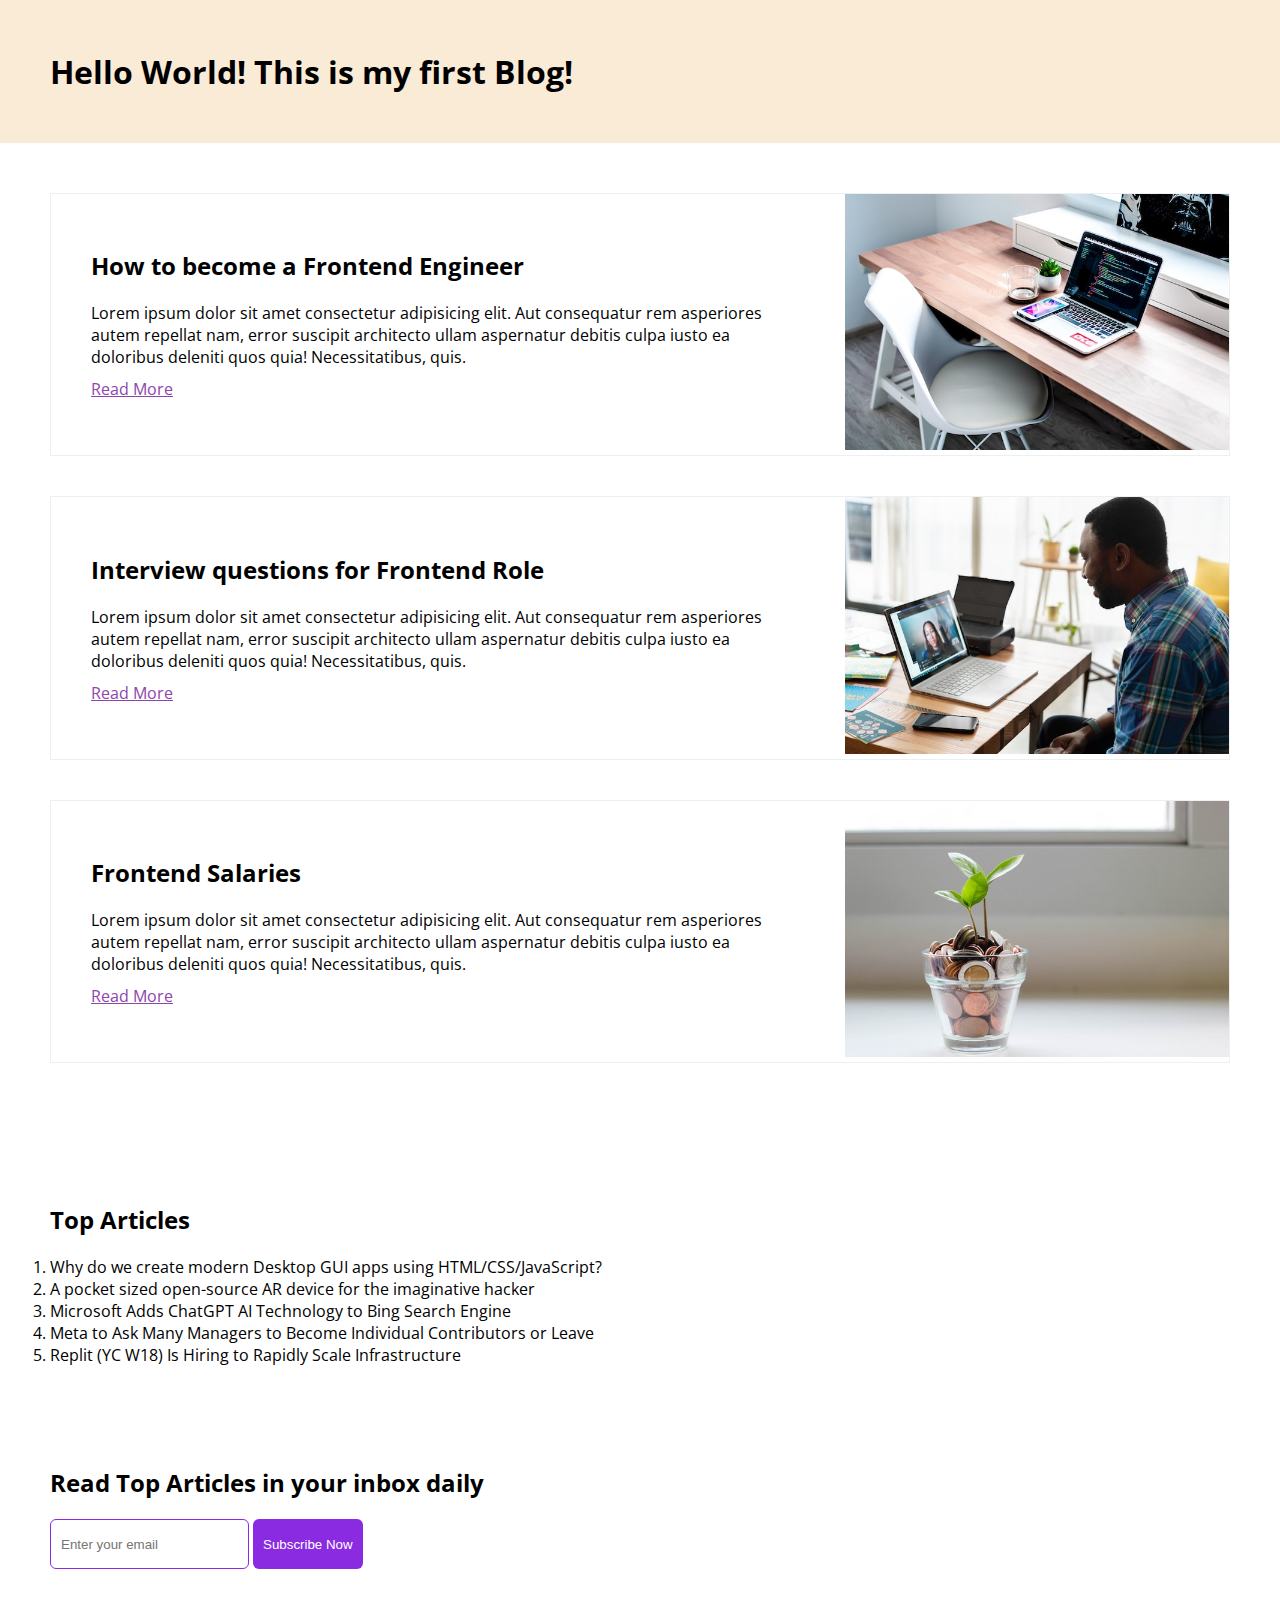
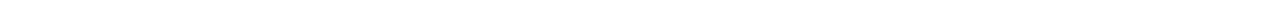
==== index.html @ deadf858 "Finish blog-website" ====
<!DOCTYPE html>
<html lang="en">
    <head>
        <meta charset="UTF-8" />
        <meta http-equiv="X-UA-Compatible" content="IE=edge" />
        <meta name="viewport" content="width=device-width, initial-scale=1.0" />
        <title>My First HTML Website</title>
        <link rel="preconnect" href="https://fonts.googleapis.com" />
        <link rel="preconnect" href="https://fonts.gstatic.com" crossorigin />
        <link
            href="https://fonts.googleapis.com/css2?family=Open+Sans:wght@300;600&display=swap"
            rel="stylesheet"
        />
        <link rel="stylesheet" href="./styles.css" />
    </head>
    <body>
        <div class="root">
            <header><h1>Hello World! This is my first Blog!</h1></header>

            <section>
                <div class="article">
                    <div class="article-text">
                        <h2>How to become a Frontend Engineer</h2>
                        <p>
                            Lorem ipsum dolor sit amet consectetur adipisicing
                            elit. Aut consequatur rem asperiores autem repellat
                            nam, error suscipit architecto ullam aspernatur
                            debitis culpa iusto ea doloribus deleniti quos quia!
                            Necessitatibus, quis.
                        </p>
                        <a href="./article-1.html" target="_blank">Read More</a>
                    </div>
                    <div class="article-image-wrapper">
                        <img
                            src="./coding.jpg"
                            alt="Laptop on the table"
                            class="article-image"
                        />
                    </div>
                </div>
                <div class="article">
                    <div class="article-text">
                        <h2>Interview questions for Frontend Role</h2>
                        <p>
                            Lorem ipsum dolor sit amet consectetur adipisicing
                            elit. Aut consequatur rem asperiores autem repellat
                            nam, error suscipit architecto ullam aspernatur
                            debitis culpa iusto ea doloribus deleniti quos quia!
                            Necessitatibus, quis.
                        </p>
                        <a href="./article-1.html" target="_blank">Read More</a>
                    </div>
                    <div class="article-image-wrapper">
                        <img
                            src="./interview.jpg"
                            alt="Laptop on the table"
                            class="article-image"
                        />
                    </div>
                </div>
                <div class="article">
                    <div class="article-text">
                        <h2>Frontend Salaries</h2>
                        <p>
                            Lorem ipsum dolor sit amet consectetur adipisicing
                            elit. Aut consequatur rem asperiores autem repellat
                            nam, error suscipit architecto ullam aspernatur
                            debitis culpa iusto ea doloribus deleniti quos quia!
                            Necessitatibus, quis.
                        </p>
                        <a href="./article-1.html" target="_blank">Read More</a>
                    </div>
                    <div class="article-image-wrapper">
                        <img
                            src="./money.jpg"
                            alt="Laptop on the table"
                            class="article-image"
                        />
                    </div>
                </div>
            </section>
            <section>
                <h2>Top Articles</h2>
                <ol>
                    <li>
                        Why do we create modern Desktop GUI apps using
                        HTML/CSS/JavaScript?
                    </li>
                    <li>
                        A pocket sized open-source AR device for the imaginative
                        hacker
                    </li>
                    <li>
                        Microsoft Adds ChatGPT AI Technology to Bing Search
                        Engine
                    </li>
                    <li>
                        Meta to Ask Many Managers to Become Individual
                        Contributors or Leave
                    </li>
                    <li>
                        Replit (YC W18) Is Hiring to Rapidly Scale
                        Infrastructure
                    </li>
                </ol>
            </section>
            <section>
                <h2>Read Top Articles in your inbox daily</h2>
                <form action="">
                    <input
                        type="email"
                        placeholder="Enter your email"
                        class="input-email"
                    />
                    <!-- <button>Subscribe Now</button> -->
                    <input
                        type="submit"
                        value="Subscribe Now"
                        class="input-submit"
                    />
                </form>
            </section>
        </div>
    </body>
</html>
---- styles.css ----
* {
    padding: 0;
    margin: 0;
    box-sizing: border-box;
}

.root {
    max-width: 1280px;
    margin: 0 auto;
}

header {
    background-color: antiquewhite;
    /* padding: 50px; */
}

/* section {
    padding: 50px;
} */

header,
section {
    padding: 50px;
}

body {
    font-family: "Open Sans";
}

h2 {
    margin-bottom: 20px;
}
.article {
    display: flex;
    align-items: center;
    margin-bottom: 40px;
    gap: 40px;
    border: 1px solid #ecf0f1;
    padding-left: 40px;
}

.article-text {
    width: 65%;
}

.article-text p {
    margin-bottom: 10px;
}

.article-image-wrapper {
    width: 35%;
}

a {
    color: #8e44ad;
}

.article-image {
    width: 100%;
    height: auto;
}

.input-email {
    border: 1px solid blueviolet;
    /* height: 50px;
    border-radius: 6px;
    padding-right: 10px;
    padding-left: 10px; */
}

.input-submit {
    background-color: blueviolet;
    border: none;
    color: white;
    /* height: 50px;
    border-radius: 6px;
    padding-right: 10px;
    padding-left: 10px; */
}

.input-email,
.input-submit {
    height: 50px;
    border-radius: 6px;
    padding-right: 10px;
    padding-left: 10px;
}

.article-page-header-image {
    width: 100%;
    height: auto;
    margin-bottom: 50px;
}

.article-page-heading {
    margin-bottom: 50px;
}

.article-page-article-parts {
    margin-bottom: 30px;
}
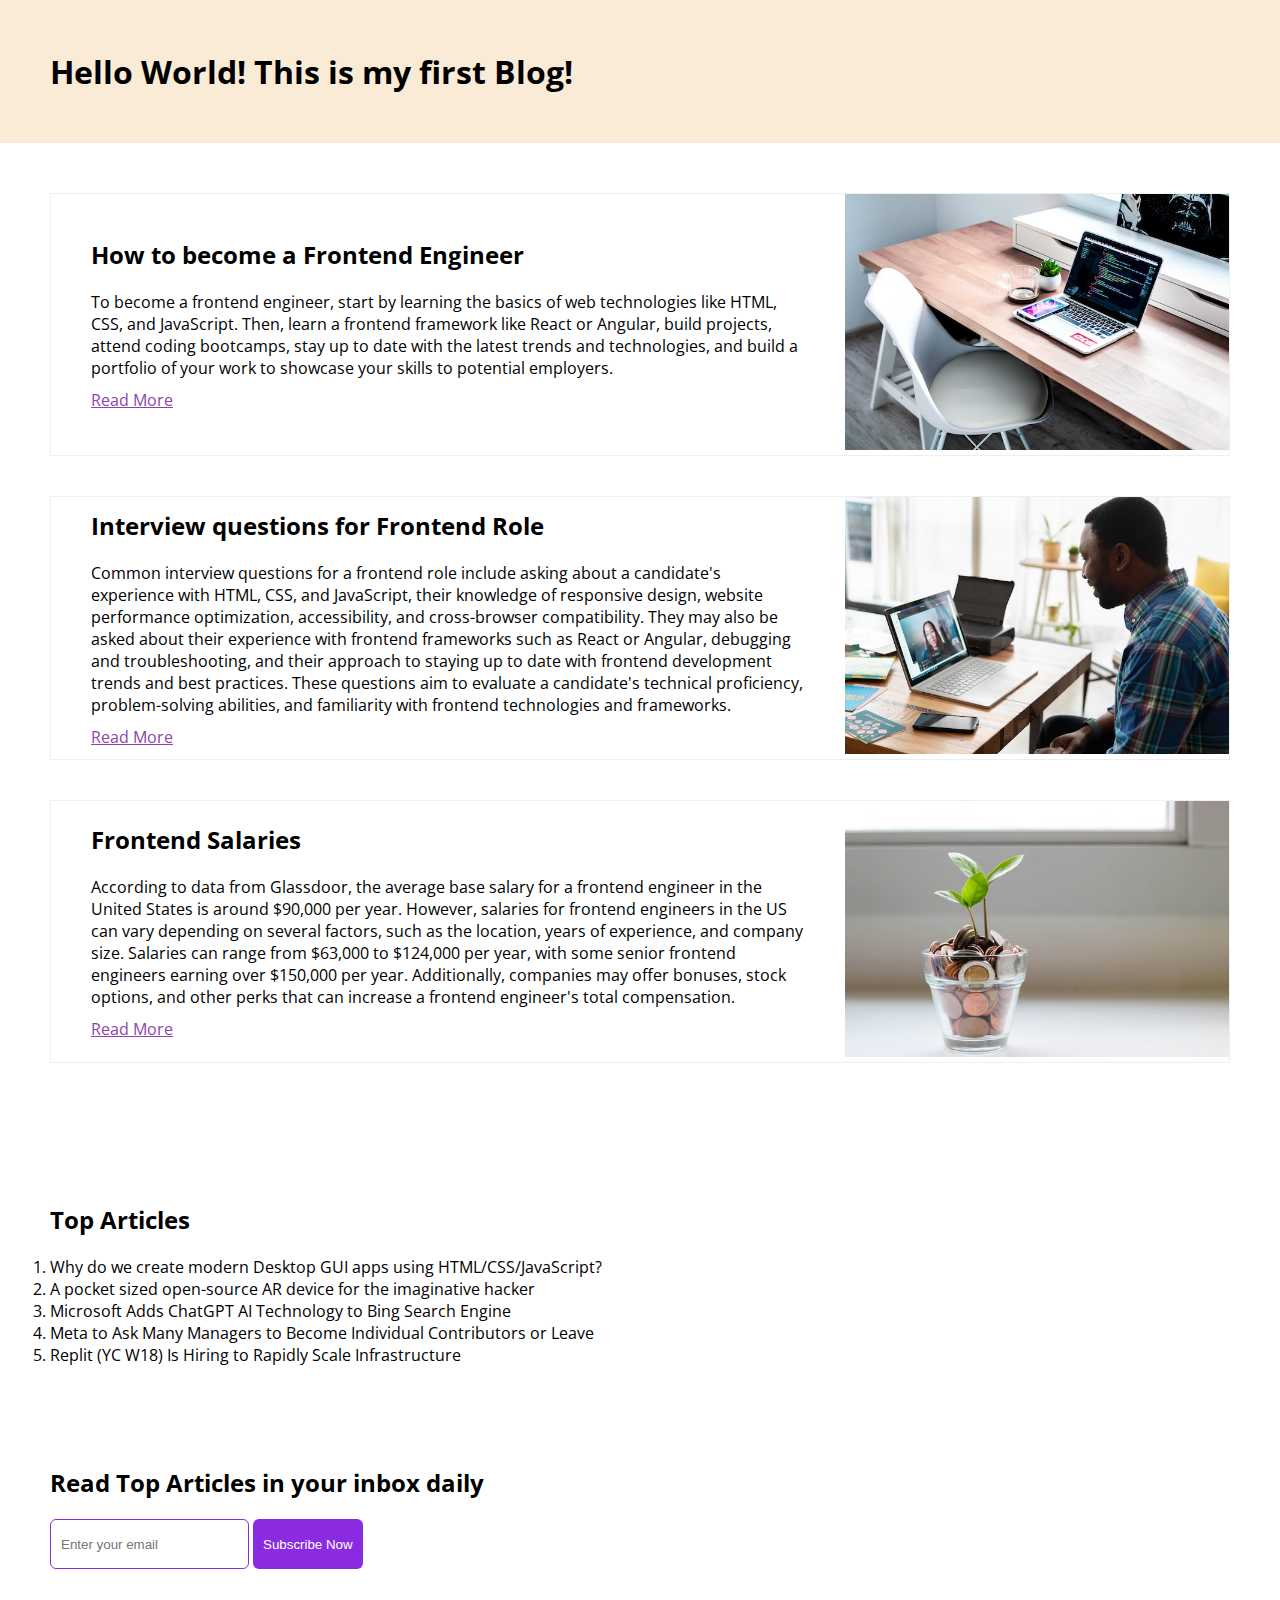
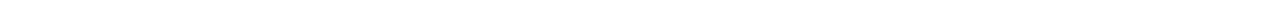
==== commit bcfd23bb: "Correct Paragraph Texts git status clear" ====
--- a/index.html
+++ b/index.html
@@ -22,11 +22,7 @@
                     <div class="article-text">
                         <h2>How to become a Frontend Engineer</h2>
                         <p>
-                            Lorem ipsum dolor sit amet consectetur adipisicing
-                            elit. Aut consequatur rem asperiores autem repellat
-                            nam, error suscipit architecto ullam aspernatur
-                            debitis culpa iusto ea doloribus deleniti quos quia!
-                            Necessitatibus, quis.
+                            To become a frontend engineer, start by learning the basics of web technologies like HTML, CSS, and JavaScript. Then, learn a frontend framework like React or Angular, build projects, attend coding bootcamps, stay up to date with the latest trends and technologies, and build a portfolio of your work to showcase your skills to potential employers.
                         </p>
                         <a href="./article-1.html" target="_blank">Read More</a>
                     </div>
@@ -42,11 +38,7 @@
                     <div class="article-text">
                         <h2>Interview questions for Frontend Role</h2>
                         <p>
-                            Lorem ipsum dolor sit amet consectetur adipisicing
-                            elit. Aut consequatur rem asperiores autem repellat
-                            nam, error suscipit architecto ullam aspernatur
-                            debitis culpa iusto ea doloribus deleniti quos quia!
-                            Necessitatibus, quis.
+                            Common interview questions for a frontend role include asking about a candidate's experience with HTML, CSS, and JavaScript, their knowledge of responsive design, website performance optimization, accessibility, and cross-browser compatibility. They may also be asked about their experience with frontend frameworks such as React or Angular, debugging and troubleshooting, and their approach to staying up to date with frontend development trends and best practices. These questions aim to evaluate a candidate's technical proficiency, problem-solving abilities, and familiarity with frontend technologies and frameworks.
                         </p>
                         <a href="./article-1.html" target="_blank">Read More</a>
                     </div>
@@ -62,11 +54,7 @@
                     <div class="article-text">
                         <h2>Frontend Salaries</h2>
                         <p>
-                            Lorem ipsum dolor sit amet consectetur adipisicing
-                            elit. Aut consequatur rem asperiores autem repellat
-                            nam, error suscipit architecto ullam aspernatur
-                            debitis culpa iusto ea doloribus deleniti quos quia!
-                            Necessitatibus, quis.
+                            According to data from Glassdoor, the average base salary for a frontend engineer in the United States is around $90,000 per year. However, salaries for frontend engineers in the US can vary depending on several factors, such as the location, years of experience, and company size. Salaries can range from $63,000 to $124,000 per year, with some senior frontend engineers earning over $150,000 per year. Additionally, companies may offer bonuses, stock options, and other perks that can increase a frontend engineer's total compensation.
                         </p>
                         <a href="./article-1.html" target="_blank">Read More</a>
                     </div>
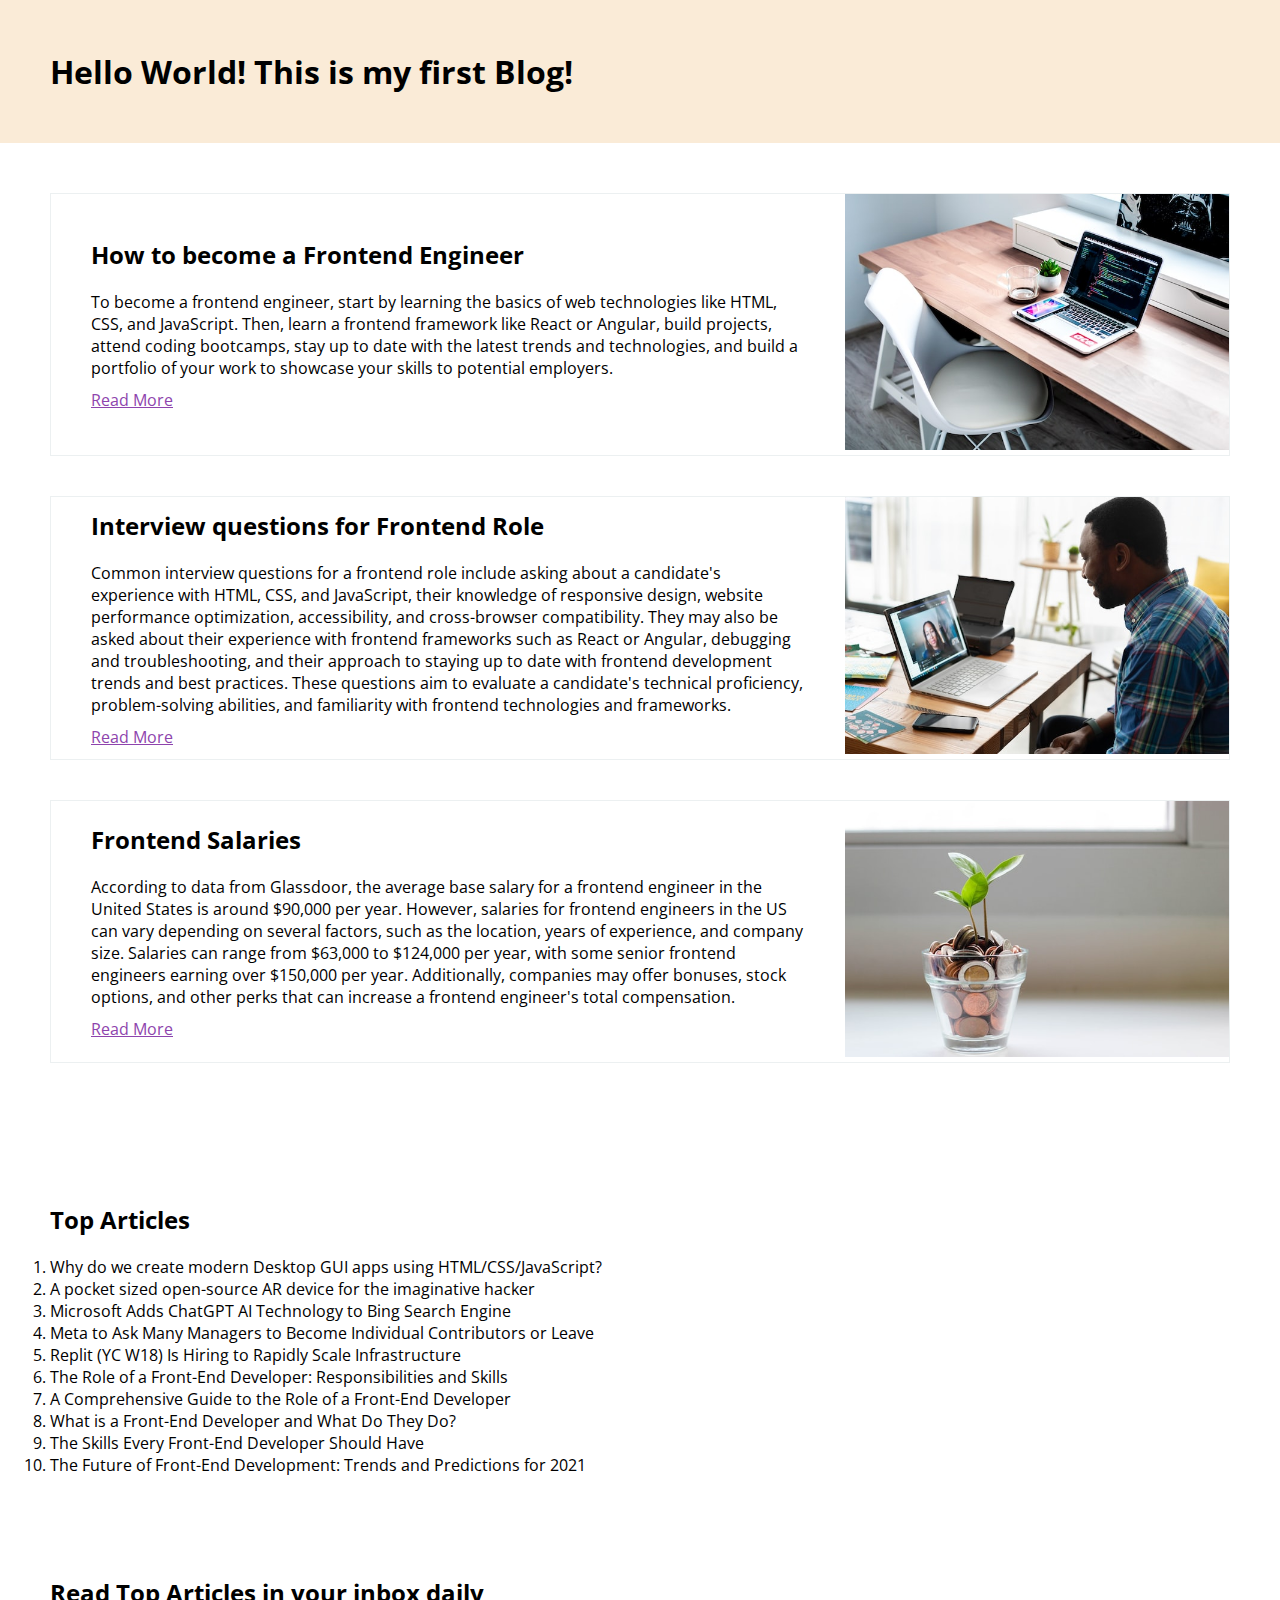
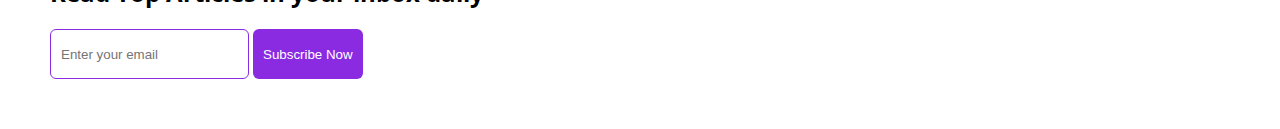
==== commit f5e00918: "Add 5 more articles" ====
--- a/index.html
+++ b/index.html
@@ -90,6 +90,21 @@
                         Replit (YC W18) Is Hiring to Rapidly Scale
                         Infrastructure
                     </li>
+                    <li>
+                        The Role of a Front-End Developer: Responsibilities and Skills
+                    </li>
+                    <li>
+                        A Comprehensive Guide to the Role of a Front-End Developer
+                    </li>
+                    <li>
+                        What is a Front-End Developer and What Do They Do?
+                    </li>
+                    <li>
+                        The Skills Every Front-End Developer Should Have
+                    </li>
+                    <li>
+                        The Future of Front-End Development: Trends and Predictions for 2021
+                    </li>
                 </ol>
             </section>
             <section>
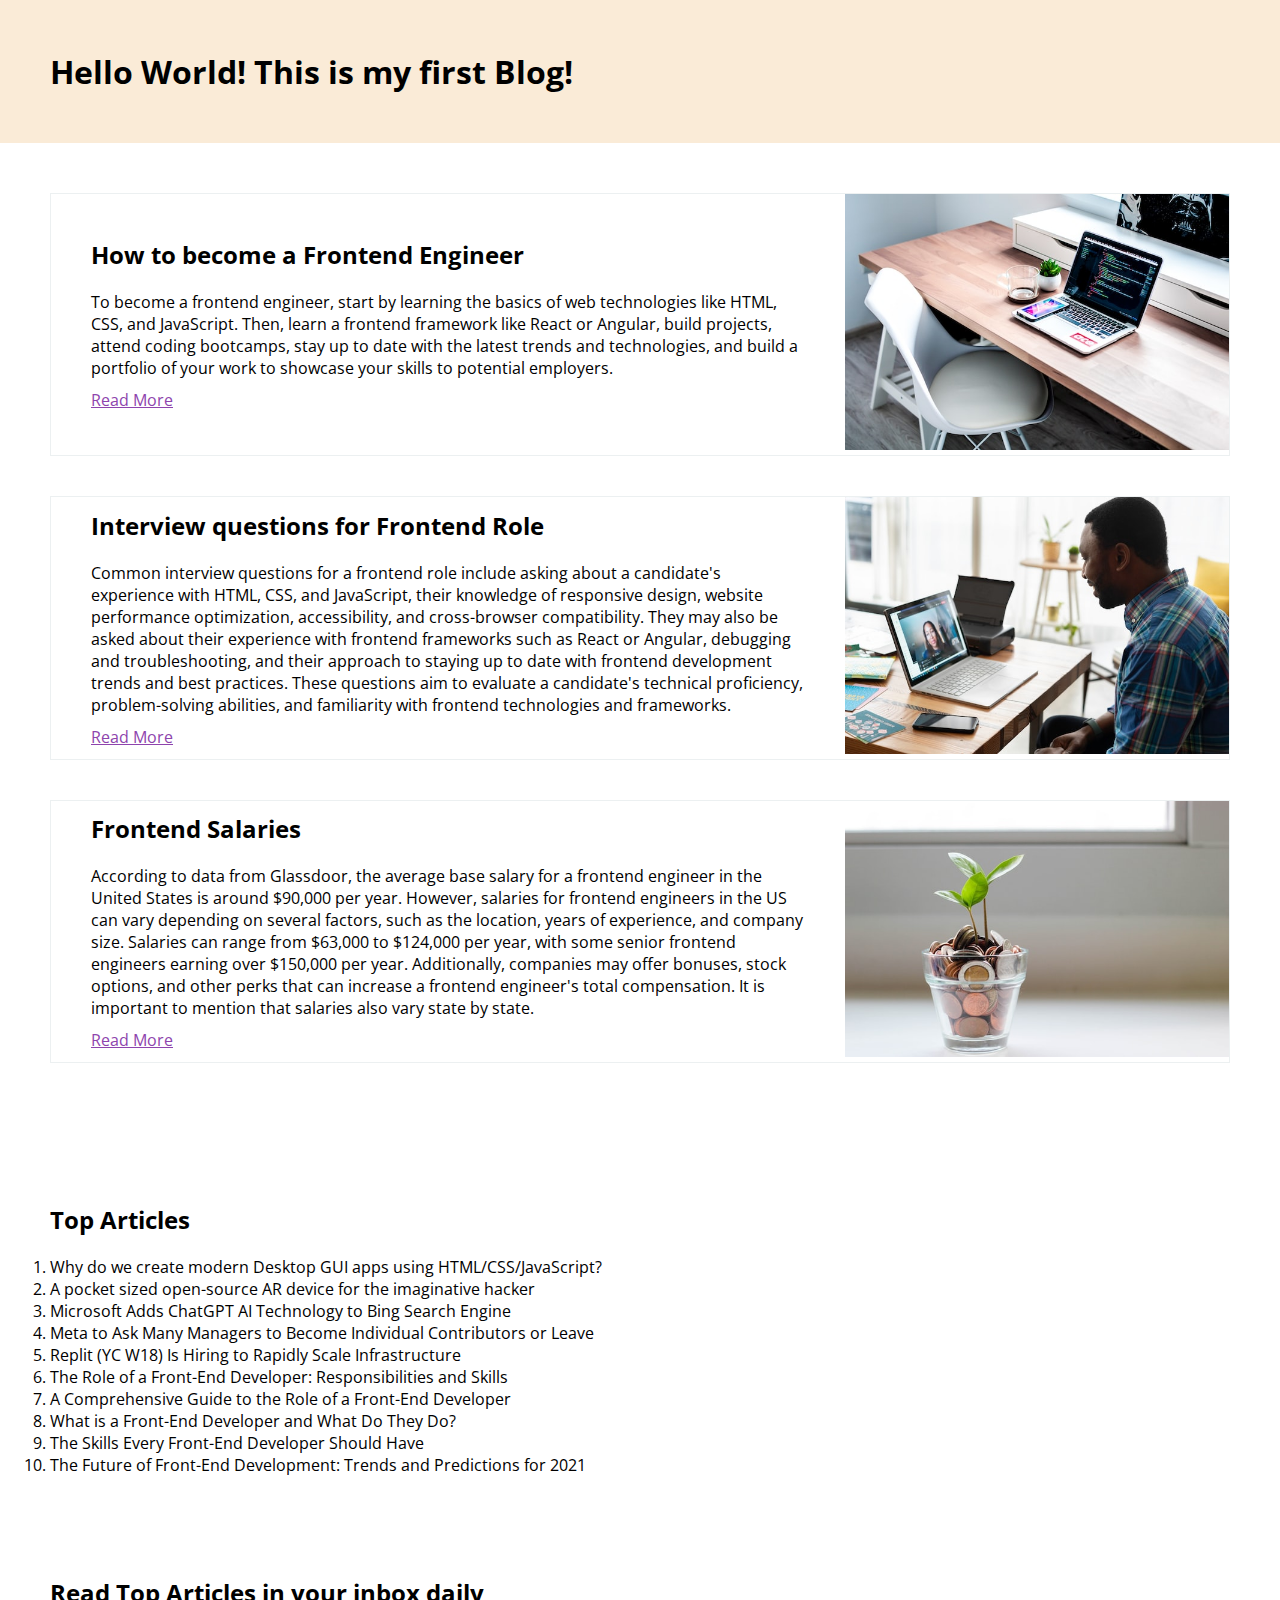
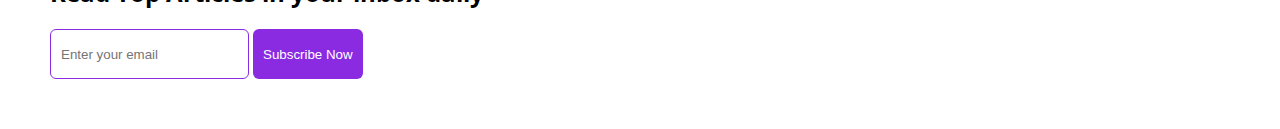
==== commit 822663e1: "Add one more sentence to Froend End salaries paragraph" ====
--- a/index.html
+++ b/index.html
@@ -54,7 +54,7 @@
                     <div class="article-text">
                         <h2>Frontend Salaries</h2>
                         <p>
-                            According to data from Glassdoor, the average base salary for a frontend engineer in the United States is around $90,000 per year. However, salaries for frontend engineers in the US can vary depending on several factors, such as the location, years of experience, and company size. Salaries can range from $63,000 to $124,000 per year, with some senior frontend engineers earning over $150,000 per year. Additionally, companies may offer bonuses, stock options, and other perks that can increase a frontend engineer's total compensation.
+                            According to data from Glassdoor, the average base salary for a frontend engineer in the United States is around $90,000 per year. However, salaries for frontend engineers in the US can vary depending on several factors, such as the location, years of experience, and company size. Salaries can range from $63,000 to $124,000 per year, with some senior frontend engineers earning over $150,000 per year. Additionally, companies may offer bonuses, stock options, and other perks that can increase a frontend engineer's total compensation. It is important to mention that salaries also vary state by state.
                         </p>
                         <a href="./article-1.html" target="_blank">Read More</a>
                     </div>
